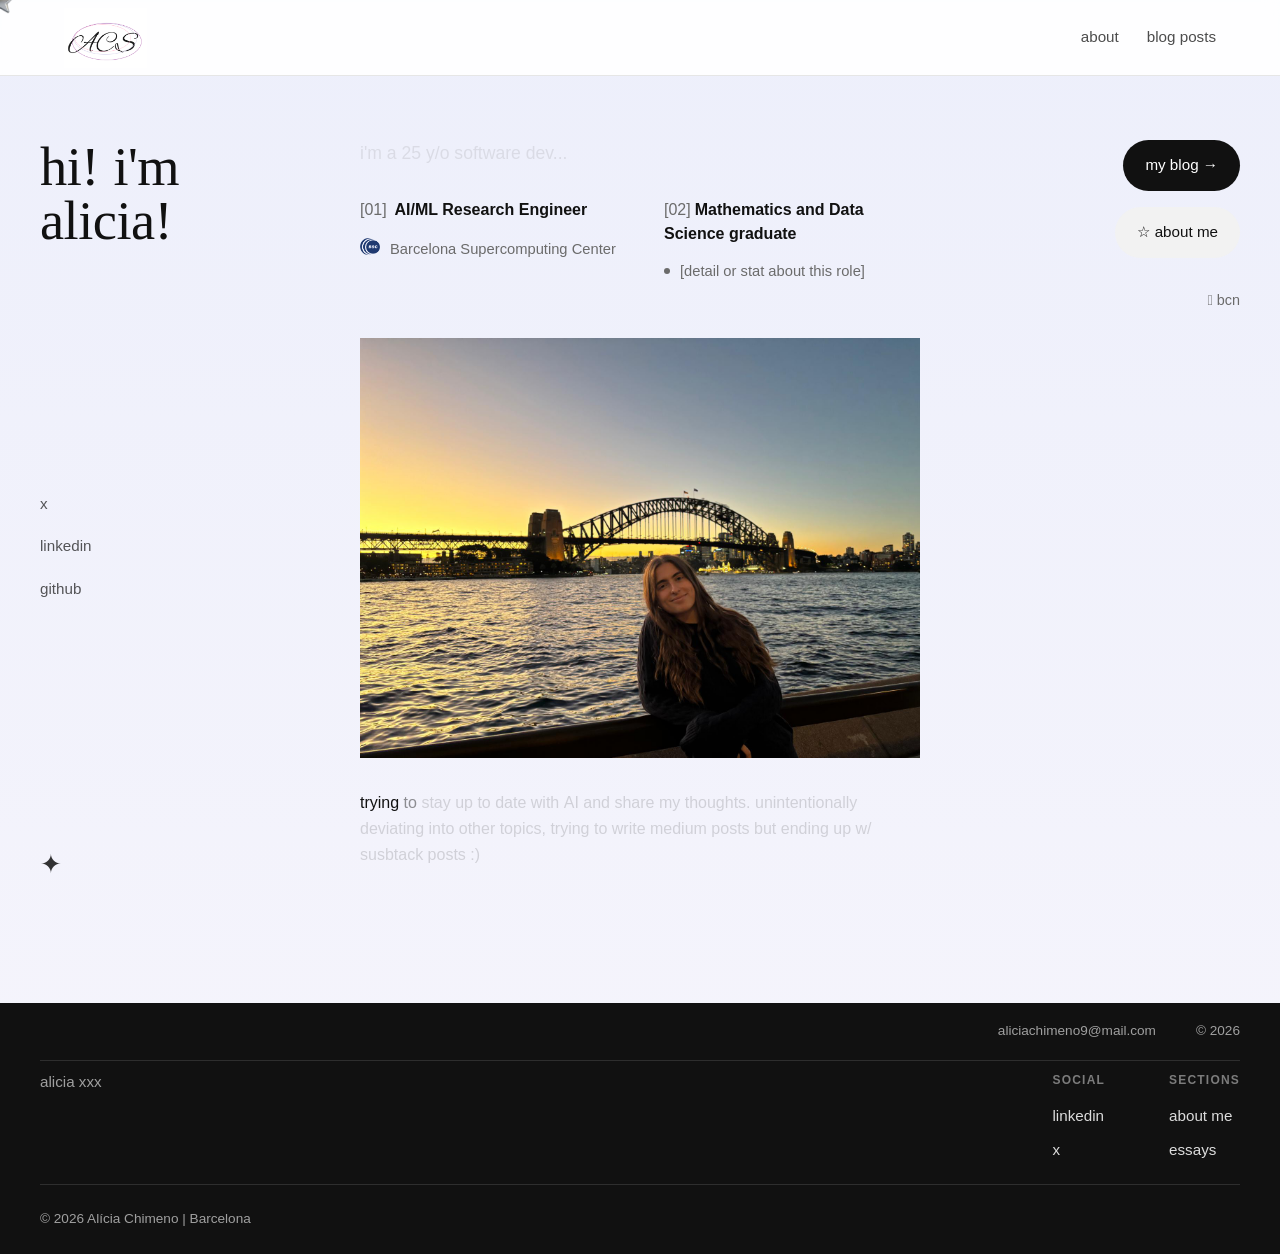
==== index.html @ 192ee5c6 "first commit" ====
<!DOCTYPE html>
<html lang="en">
<head>
<meta charset="UTF-8">
<meta name="viewport" content="width=device-width, initial-scale=1.0">
<title>alicia's blog</title>
<link href="https://fonts.googleapis.com/css2?family=Space+Grotesk:wght@400..700&display=swap" rel="stylesheet">
<link rel="stylesheet" href="style.css">
<link rel="icon" href="assets/globe_icon_pink_1024.png" sizes="any">
</head>
<body>

<header class="site-header">
  <div class="container">
    <a class="brand" href="index.html">
  <img class="brand-logo" src="assets/acs-logo.png" alt="" onerror="this.style.display='none'">
</a>
    <div class="header-right">
      <nav class="primary-nav">
        <a href="about.html">about</a>
        <a href="essays.html">blog posts</a>
      </nav>
      <button class="nav-toggle" aria-label="Toggle menu">☰</button>
    </div>
  </div>
</header>

<main>
  <section class="hero container">

    <!-- Left: big name + vertical social rail + accent mark -->
    <div class="hero-left">
      <h1 class="hero-name split-text">hi! i'm alicia!</h1>
      <div class="social-rail">
        <a href="https://x.com/aliciachimeno" target="_blank" rel="noopener">x</a>
        <a href="https://www.linkedin.com/in/alicia-chimeno-sarabia/" target="_blank" rel="noopener">linkedin</a>
        <a href="https://github.com/aliciachimeno" target="_blank" rel="noopener">github</a>

      </div>
      <div class="accent-mark">✦</div>
    </div>

    <!-- Middle: intro line + 2x2 job/facts grid + photo -->
    <div class="hero-center">
      <p class="intro-line fade-loop">i'm a 25 y/o software dev...</p>
      <div class="fact-grid">
        <div class="fact-item">
          <div class="fact-label"><span class="n">[01]</span> AI/ML Research Engineer</div>
          <div class="fact-row">
  <span class="dot" style="display:none;"></span>
  <a href="https://www.bsc.es/" target="_blank" rel="noopener">
    <img class="icon" src="assets/bsc.png" alt="BSC" onerror="this.style.display='none'; this.parentElement.previousElementSibling.style.display='inline-block';">
  </a>
  Barcelona Supercomputing Center
</div>
        </div>
        <div class="fact-item">
          <div class="fact-label"><span class="n">[02]</span>Mathematics and Data Science graduate</div>
          <div class="fact-row"><span class="dot"></span>[detail or stat about this role]</div>
        </div>
        
      </div>

      <div class="hero-photo">
  <img src="assets/pic.jpeg" alt="Alicia" onerror="this.style.display='none'; this.parentElement.textContent='[ your photo here ]'">
</div>
<p class="scroll-reveal">
trying to stay up to date with <span class="blink-word">AI</span> and share my thoughts. unintentionally deviating into other topics, trying to write medium posts but ending up w/ susbtack posts :) 
</p>
    </div>

    <!-- Right: stacked CTAs + location -->
    <div class="hero-right">
      <a class="pill pill-dark" href="essays.html">my blog →</a>
      <a class="pill pill-light" href="about.html">☆ about me</a>
      <div class="location-tag">𖡡 bcn</div>
    </div>

  </section>
</main>
<footer class="site-footer-dark">
  <div class="container footer-top-bar">
    <a href="mailto:tu@email.com">aliciachimeno9@mail.com</a>
    <span>© <span class="footer-year"></span></span>
  </div>

  <div class="container footer-main">
    <div class="footer-cta">
      <p class="footer-tagline">alicia xxx</p>
    </div>
    <div class="footer-columns">
      <div class="footer-col-dark">
        <h4>Social</h4>
<a href="https://www.linkedin.com/in/alicia-chimeno-sarabia" target="_blank" rel="noopener">linkedin</a>
        <a href="https://x.com/aliciachimeno">x</a>
      </div>
      <div class="footer-col-dark">
        <h4>Sections</h4>
        <a href="about.html">about me</a>
        <a href="essays.html">essays</a>
      </div>
    </div>
  </div>

  <div class="container footer-bottom-dark">
    <span>© <span class="footer-year"></span> Alícia Chimeno | Barcelona</span>
  </div>
</footer>

<script>document.getElementById("year").textContent = new Date().getFullYear();</script>
<script src="script.js"></script>
</body>
</html>
---- style.css ----
/* ==========================================================================
   Portfolio site — base structure & styling
   Swap the CSS variables below (especially --font-body/--font-heading)
   to change the typography without touching layout rules.
   Flat, whitespace-driven design — no boxed/bordered "cards" anywhere.
   ========================================================================== */

:root {
  --font-heading: "Helvetica Neue", Arial, sans-serif;
  --font-body: "Helvetica Neue", Arial, sans-serif;

  --color-bg: #ffffff;
  --color-text: #111111;
  --color-muted: #6b6b6b;
  --color-border: #e6e6e6;
  --color-accent: #111111;
  --color-soft: #f2f2f2;

  --max-width: 1200px;
  --gutter: 24px;
  --header-height: 76px;
}

* { box-sizing: border-box; }

html, body {
  margin: 0;
  padding: 0;
}

body {
  font-family: var(--font-body);
  color: var(--color-text);
  background: var(--color-bg);
  line-height: 1.5;
  -webkit-font-smoothing: antialiased;
}

h1, h2, h3, h4 {
  font-family: var(--font-heading);
  font-weight: 600;
  margin: 0 0 16px 0;
  letter-spacing: -0.01em;
}

h1 { font-size: clamp(2.2rem, 5vw, 3.6rem); line-height: 1.1; }
h2 { font-size: clamp(1.6rem, 3vw, 2.2rem); }
h3 { font-size: 1.05rem; }

p {
  margin: 0 0 16px 0;
  color: var(--color-text);
}

a {
  color: inherit;
  text-decoration: none;
}

.container {
  max-width: var(--max-width);
  margin: 0 auto;
  padding: 0 var(--gutter);
}

/* ---------- Header / primary nav ---------- */

.site-header {
  position: sticky;
  top: 0;
  z-index: 50;
  height: var(--header-height);
  display: flex;
  align-items: center;
  background: rgba(255, 255, 255, 0.9);
  backdrop-filter: blur(8px);
  border-bottom: 1px solid var(--color-border);
}

.site-header .container {
  display: flex;
  align-items: center;
  justify-content: space-between;
  width: 100%;
}

.brand {
  font-family: var(--font-heading);
  font-weight: 700;
  font-size: 1.1rem;
  letter-spacing: 0.02em;
}
.brand-logo {
  height: 60px;
  width: auto;
  display: block;
}
/* nav sits top-right: links + hamburger */
.header-right {
  display: flex;
  align-items: center;
  gap: 32px;
}

.primary-nav {
  display: flex;
  align-items: center;
  gap: 28px;
}

.primary-nav a {
  font-size: 0.95rem;
  color: var(--color-text);
  opacity: 0.75;
  transition: opacity 0.15s ease;
}

.primary-nav a:hover,
.primary-nav a[aria-current="page"] {
  opacity: 1;
}

.nav-toggle {
  display: none;
  background: none;
  border: none;
  font-size: 1.4rem;
  cursor: pointer;
  line-height: 1;
}

/* ---------- Buttons (flat pills, no outline) ---------- */

.pill {
  display: inline-flex;
  align-items: center;
  gap: 8px;
  padding: 14px 22px;
  border-radius: 999px;
  font-size: 0.95rem;
  font-weight: 500;
  border: none;
}

.pill-dark {
  background: var(--color-accent);
  color: #fff;
}

.pill-dark:hover { opacity: 0.85; }

.pill-light {
  background: var(--color-soft);
  color: var(--color-text);
}

.pill-light:hover { background: #e8e8e8; }

/* ---------- Home hero: 3-column layout ---------- */

.hero {
  padding: 64px 0 80px;
  display: grid;
  grid-template-columns: 0.85fr 1.7fr 0.85fr;
  gap: 40px;
}

/* left column: big name + social rail + accent mark, stacked with space-between */
.hero-left {
  display: flex;
  flex-direction: column;
  justify-content: space-between;
  min-height: 480px;
}

.hero-name {
  font-size: clamp(2.4rem, 5vw, 3.4rem);
  line-height: 1;
  margin-bottom: 0;
}

.social-rail {
  display: flex;
  flex-direction: column;
  gap: 20px;
}

.social-rail a {
  font-size: 0.95rem;
  opacity: 0.7;
}

.social-rail a:hover { opacity: 1; }

.accent-mark {
  font-size: 1.6rem;
  opacity: 0.85;
}

/* middle column: intro line + numbered 2x2 job/facts grid + photo, no boxes */
.hero-center .intro-line {
  color: var(--color-muted);
  font-size: 1.1rem;
  margin-bottom: 32px;
}

.fact-grid {
  display: grid;
  grid-template-columns: 1fr 1fr;
  gap: 40px 48px;
  margin-bottom: 48px;
}

.fact-item .fact-label {
  font-weight: 600;
  font-size: 1rem;
  margin-bottom: 14px;
}

.fact-item .fact-label .n {
  color: var(--color-muted);
  font-weight: 400;
  margin-right: 4px;
}

.fact-item .fact-row {
  display: flex;
  align-items: center;
  gap: 10px;
  color: var(--color-muted);
  font-size: 0.92rem;
  margin-bottom: 8px;
}

.fact-item .fact-row .dot {
  width: 6px;
  height: 6px;
  border-radius: 50%;
  background: var(--color-muted);
  flex-shrink: 0;
}

.hero-photo {
  width: 100%;
  aspect-ratio: 4 / 3;
  background: var(--color-soft);
  display: flex;
  align-items: center;
  justify-content: center;
  color: var(--color-muted);
  font-size: 0.9rem;
  overflow: hidden;
}

.hero-photo img {
  width: 100%;
  height: 100%;
  object-fit: cover;
}

/* right column: stacked CTAs + location, right-aligned */
.hero-right {
  display: flex;
  flex-direction: column;
  align-items: flex-end;
  gap: 16px;
}

.location-tag {
  margin-top: 16px;
  font-size: 0.9rem;
  color: var(--color-muted);
  display: flex;
  align-items: center;
  gap: 6px;
}

/* ---------- Generic page section (About, Essays) ---------- */

.page-section {
  padding: 64px 0;
}

.page-section + .page-section {
  border-top: 1px solid var(--color-border);
}

.two-col {
  display: grid;
  grid-template-columns: 1fr 1fr;
  gap: 56px;
  align-items: start;
}

.placeholder-block {
  background: var(--color-soft);
  aspect-ratio: 4 / 3;
  display: flex;
  align-items: center;
  justify-content: center;
  color: var(--color-muted);
  font-size: 0.9rem;
}

.eyebrow {
  text-transform: uppercase;
  letter-spacing: 0.12em;
  font-size: 0.8rem;
  color: var(--color-muted);
  margin-bottom: 12px;
}

.section-label {
  display: flex;
  align-items: baseline;
  gap: 12px;
  margin-bottom: 40px;
}

.section-label .index {
  font-size: 0.85rem;
  color: var(--color-muted);
}

/* flat timeline/list — hairline divider only, no card background */
.plain-list {
  display: flex;
  flex-direction: column;
}

.plain-item {
  display: grid;
  grid-template-columns: 90px 1fr;
  gap: 24px;
  padding: 24px 0;
  border-top: 1px solid var(--color-border);
}

.plain-item:first-child { border-top: none; padding-top: 0; }

.plain-item .num {
  font-size: 0.8rem;
  color: var(--color-muted);
}

.plain-item p {
  color: var(--color-muted);
  margin-bottom: 0;
}

/* ---------- Essays / posts list — modern Jekyll-style, no boxes ---------- */

.post-list {
  display: flex;
  flex-direction: column;
}

.post-item {
  padding: 32px 0;
  border-top: 1px solid var(--color-border);
}

.post-item:first-child { border-top: none; padding-top: 0; }

.post-date {
  font-size: 0.78rem;
  text-transform: uppercase;
  letter-spacing: 0.08em;
  color: var(--color-muted);
  margin-bottom: 10px;
}

.post-title {
  font-size: 1.5rem;
  margin-bottom: 8px;
}

.post-title a:hover { text-decoration: underline; }

.post-excerpt {
  color: var(--color-muted);
  margin-bottom: 0;
  max-width: 65ch;
}
/* ---------- Footer (dark) ---------- */

.site-footer-dark {
  background: #111111;
  color: #f2f2f2;
  margin-top: 40px;
}

.footer-top-bar {
  display: flex;
  justify-content: flex-end;
  gap: 40px;
  padding: 18px 0;
  border-bottom: 1px solid rgba(255, 255, 255, 0.12);
  font-size: 0.85rem;
  color: rgba(255, 255, 255, 0.6);
}

.footer-top-bar a { color: inherit; }
.footer-top-bar a:hover { color: #fff; }

.footer-main {
  display: flex;
  justify-content: space-between;
  align-items: flex-start;
  flex-wrap: wrap;
  gap: 48px;
  padding: 10px 0;
}

.footer-cta { max-width: 480px; }

.footer-tagline {
  color: rgba(255, 255, 255, 0.6);
  font-size: 0.95rem;
  margin-bottom: 16px;
}

.footer-email {
  display: inline-block;
  font-size: clamp(1.3rem, 3vw, 1.8rem);
  font-weight: 600;
  color: #fff;
  border-bottom: 2px solid #fff;
  padding-bottom: 4px;
  letter-spacing: 0.01em;
}

.footer-columns {
  display: flex;
  gap: 64px;
  flex-wrap: wrap;
}

.footer-col-dark h4 {
  font-size: 0.75rem;
  text-transform: uppercase;
  letter-spacing: 0.1em;
  color: rgba(255, 255, 255, 0.45);
  margin-bottom: 16px;
}

.footer-col-dark a {
  display: block;
  color: #fff;
  font-size: 0.95rem;
  margin-bottom: 12px;
  opacity: 0.85;
}

.footer-col-dark a:hover { opacity: 1; }

.footer-bottom-dark {
  padding: 24px 0;
  border-top: 1px solid rgba(255, 255, 255, 0.12);
  font-size: 0.85rem;
  color: rgba(255, 255, 255, 0.6);
}
/* ---------- Custom cursor (star) ----------
   Drop your uploaded star image at assets/cursor-star.png (png, svg or gif
   all work). Until that file exists, a CSS-drawn star is used automatically
   as a placeholder — script.js swaps it out the moment it detects the file.
   Only activates on devices with a real mouse (not touch). */

.cursor-enabled,
.cursor-enabled a,
.cursor-enabled button {
  cursor: none;
}

.custom-cursor {
  position: fixed;
  top: 0;
  left: 0;
  width: 28px;
  height: 28px;
  pointer-events: none;
  z-index: 9999;
  transform: translate(-50%, -50%);
  background-size: contain;
  background-repeat: no-repeat;
  background-position: center;
}

.custom-cursor--css-star {
  background-color: var(--color-accent);
  clip-path: polygon(50% 0%, 61% 35%, 98% 35%, 68% 57%, 79% 91%,
                      50% 70%, 21% 91%, 32% 57%, 2% 35%, 39% 35%);
}

/* ---------- Hover letter effect on the homepage headline ----------
   Base state uses a plain serif; hovering a letter flips it to a bold
   geometric sans (closest free match to the reference screenshot's
   display font) and nudges it upward. */
.split-text .word {
  display: inline-block;
  white-space: nowrap;
}
.split-text .letter {
  display: inline-block;
  font-family: Georgia, "Times New Roman", serif;
  font-weight: 400;
  transition: transform 0.2s ease, font-weight 0.2s ease, font-family 0.2s ease;
}

.split-text .letter:hover {
  font-family: "Space Grotesk", Arial, sans-serif;
  font-weight: 700;
  transform: translateY(-8px);
}

.fact-item .fact-row .icon {
  width: 20px;
  height: 20px;
  object-fit: contain;
  flex-shrink: 0;
}
/* ---------- Responsive ---------- */

@media (max-width: 960px) {
  .hero { grid-template-columns: 1fr; }
  .hero-left { min-height: unset; gap: 32px; }
  .hero-right { align-items: flex-start; }
  .fact-grid { grid-template-columns: 1fr; gap: 28px; }
  .two-col { grid-template-columns: 1fr; }
  .primary-nav { display: none; }
  .nav-toggle { display: block; }
}

@media (max-width: 960px) {
  .primary-nav.open {
    display: flex;
    flex-direction: column;
    position: absolute;
    top: var(--header-height);
    left: 0;
    right: 0;
    background: #fff;
    padding: 24px;
    border-bottom: 1px solid var(--color-border);
    gap: 18px;
  }
}
::selection {
  background: #f9c9dd;
  color: #111111;
}

::-moz-selection {
  background: #f9c9dd;
  color: #111111;
}

.scroll-reveal {
  font-size: 1.00rem;
  line-height: 1.6;
  max-width: 60ch;
  margin-top: 32px;
}

.blink-word {
  animation: acs-blink 0.8s ease-in-out infinite;
}
@keyframes acs-blink {
  0%, 100% { opacity: 1; }
  50%      { opacity: 0; }
}

.scroll-reveal .reveal-word {
  display: inline-block;
  opacity: 0.15;
  color: var(--color-text);
}

.fade-loop .fade-word {
  display: inline-block;
  opacity: 0.15;
  animation: fadeWord 3s ease-in-out infinite;
}

@keyframes fadeWord {
  0%, 100% { opacity: 0.15; }
  50% { opacity: 1; }
}
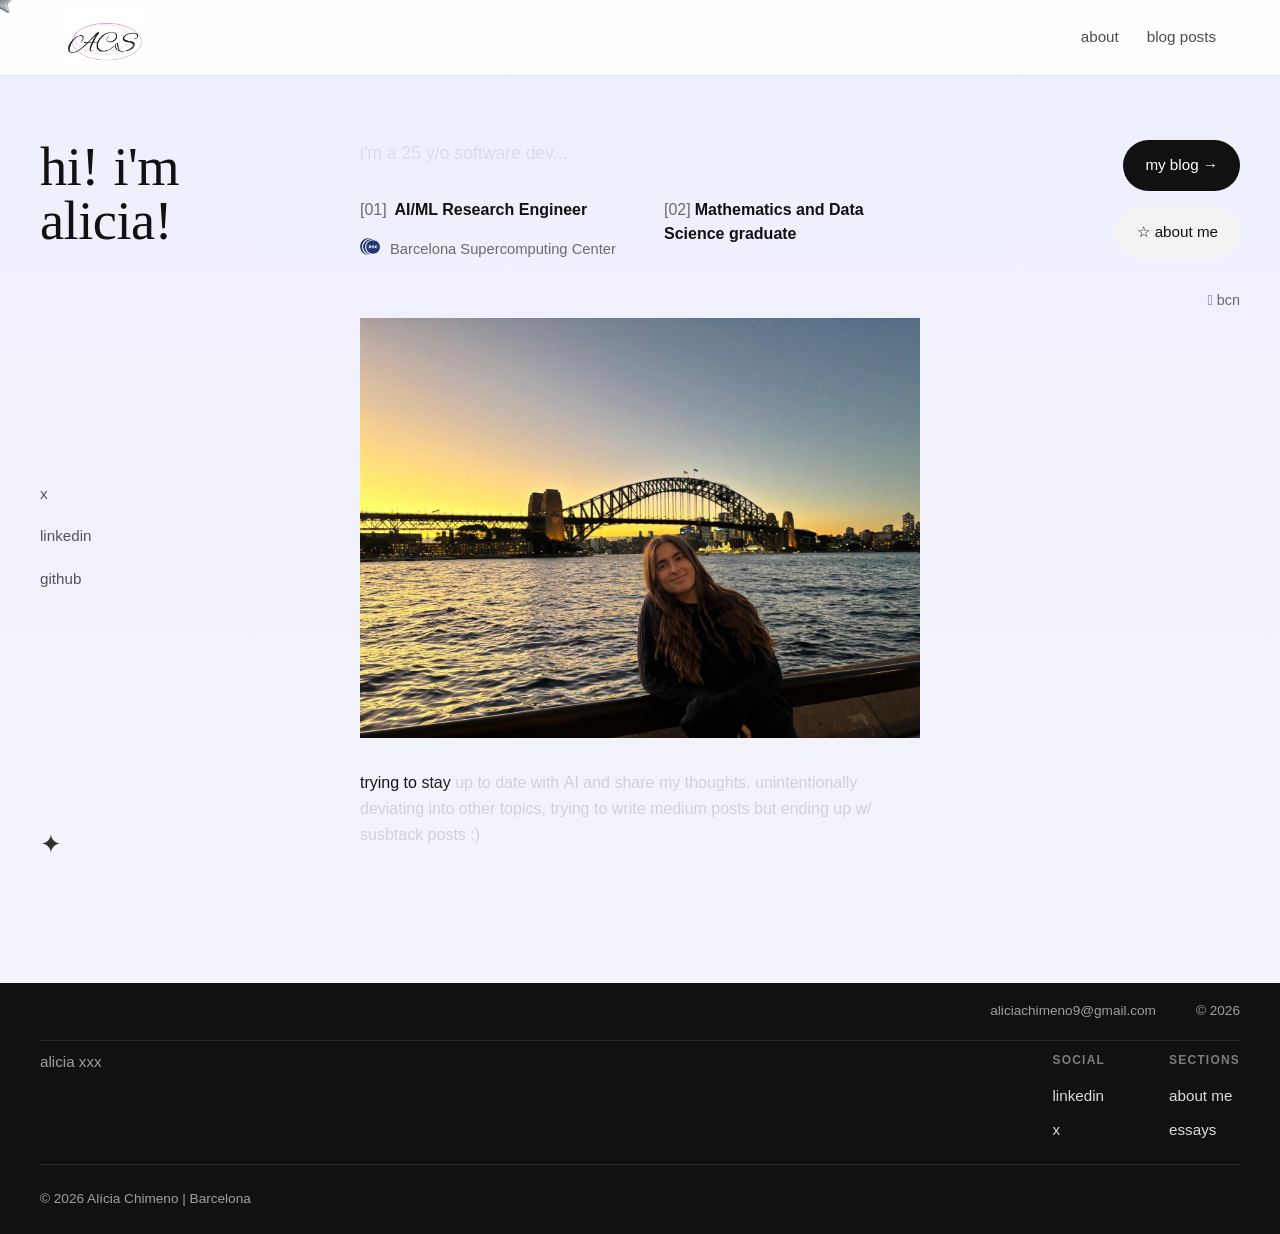
==== commit 6389bbd5: "change x2" ====
--- a/index.html
+++ b/index.html
@@ -56,7 +56,7 @@
         </div>
         <div class="fact-item">
           <div class="fact-label"><span class="n">[02]</span>Mathematics and Data Science graduate</div>
-          <div class="fact-row"><span class="dot"></span>[detail or stat about this role]</div>
+          <!-- R<div class="fact-row"><span class="dot"></span></div> -->
         </div>
         
       </div>
@@ -80,7 +80,7 @@
 </main>
 <footer class="site-footer-dark">
   <div class="container footer-top-bar">
-    <a href="mailto:tu@email.com">aliciachimeno9@mail.com</a>
+    <a href="mailto:aliciachimeno9@gmail.com">aliciachimeno9@gmail.com</a>
     <span>© <span class="footer-year"></span></span>
   </div>
 
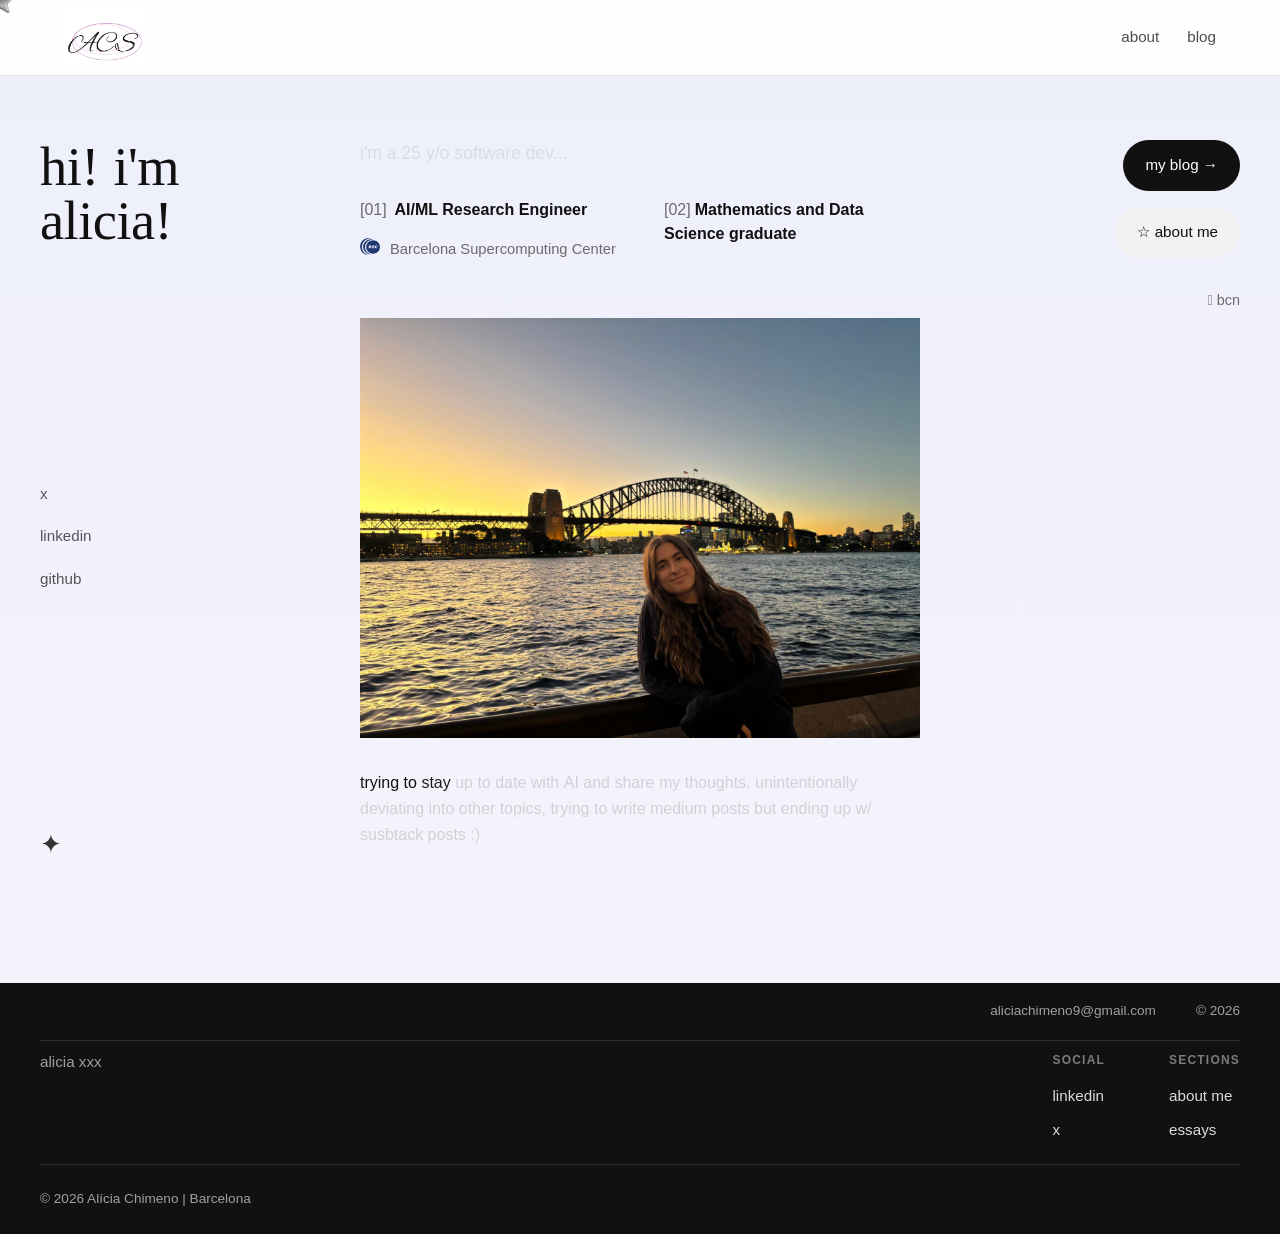
==== commit c86e7406: "essays" ====
--- a/index.html
+++ b/index.html
@@ -18,7 +18,7 @@
     <div class="header-right">
       <nav class="primary-nav">
         <a href="about.html">about</a>
-        <a href="essays.html">blog posts</a>
+        <a href="essays.html">blog</a>
       </nav>
       <button class="nav-toggle" aria-label="Toggle menu">☰</button>
     </div>
--- a/style.css
+++ b/style.css
@@ -521,12 +521,15 @@
 }
 /* ---------- Responsive ---------- */
 
+
 @media (max-width: 960px) {
   .hero { grid-template-columns: 1fr; }
   .hero-left { min-height: unset; gap: 32px; }
   .hero-right { align-items: flex-start; }
   .fact-grid { grid-template-columns: 1fr; gap: 28px; }
   .two-col { grid-template-columns: 1fr; }
+  .about-hero { grid-template-columns: 1fr; }
+  .about-photo-stack { width: 160px; }
   .primary-nav { display: none; }
   .nav-toggle { display: block; }
 }
@@ -587,3 +590,59 @@
   50% { opacity: 1; }
 }
 
+/* ---------- About page: cycling photo stack ---------- */
+
+.about-hero {
+  grid-template-columns: 1fr 200px;
+  gap: 32px;
+  align-items: start;
+}
+
+
+.about-photo-stack {
+  position: relative;
+  width: 200px;
+  aspect-ratio: 3 / 4;
+}
+
+.about-photo-stack .stack-photo {
+  position: absolute;
+  inset: 0;
+  background: #fff;
+  padding: 6px 6px 20px 6px;
+  box-sizing: border-box;
+  box-shadow: 0 8px 18px rgba(0, 0, 0, 0.16);
+  opacity: 0;
+  transform: scale(0.97);
+  transition: opacity 0.7s ease, transform 0.7s ease;
+}
+
+.about-photo-stack .stack-photo img {
+  width: 100%;
+  height: 100%;
+  object-fit: cover;
+  display: block;
+}
+
+/* scattered resting angles for the photos underneath */
+.about-photo-stack .stack-photo:nth-child(1) { transform: rotate(-4deg) scale(0.97); }
+.about-photo-stack .stack-photo:nth-child(2) { transform: rotate(3deg) scale(0.97); }
+.about-photo-stack .stack-photo:nth-child(3) { transform: rotate(-2deg) scale(0.97); }
+.about-photo-stack .stack-photo:nth-child(4) { transform: rotate(5deg) scale(0.97); }
+
+.about-photo-stack .stack-photo.is-active {
+  opacity: 1;
+  z-index: 2;
+}
+.about-photo-stack .stack-photo:nth-child(1).is-active { transform: rotate(-2deg) scale(1); }
+.about-photo-stack .stack-photo:nth-child(2).is-active { transform: rotate(2deg) scale(1); }
+.about-photo-stack .stack-photo:nth-child(3).is-active { transform: rotate(-1deg) scale(1); }
+.about-photo-stack .stack-photo:nth-child(4).is-active { transform: rotate(3deg) scale(1); }
+
+
+@media (max-width: 960px) {
+  .about-hero { grid-template-columns: 1fr; }
+  .about-photo-stack { width: 160px; }
+}
+
+
